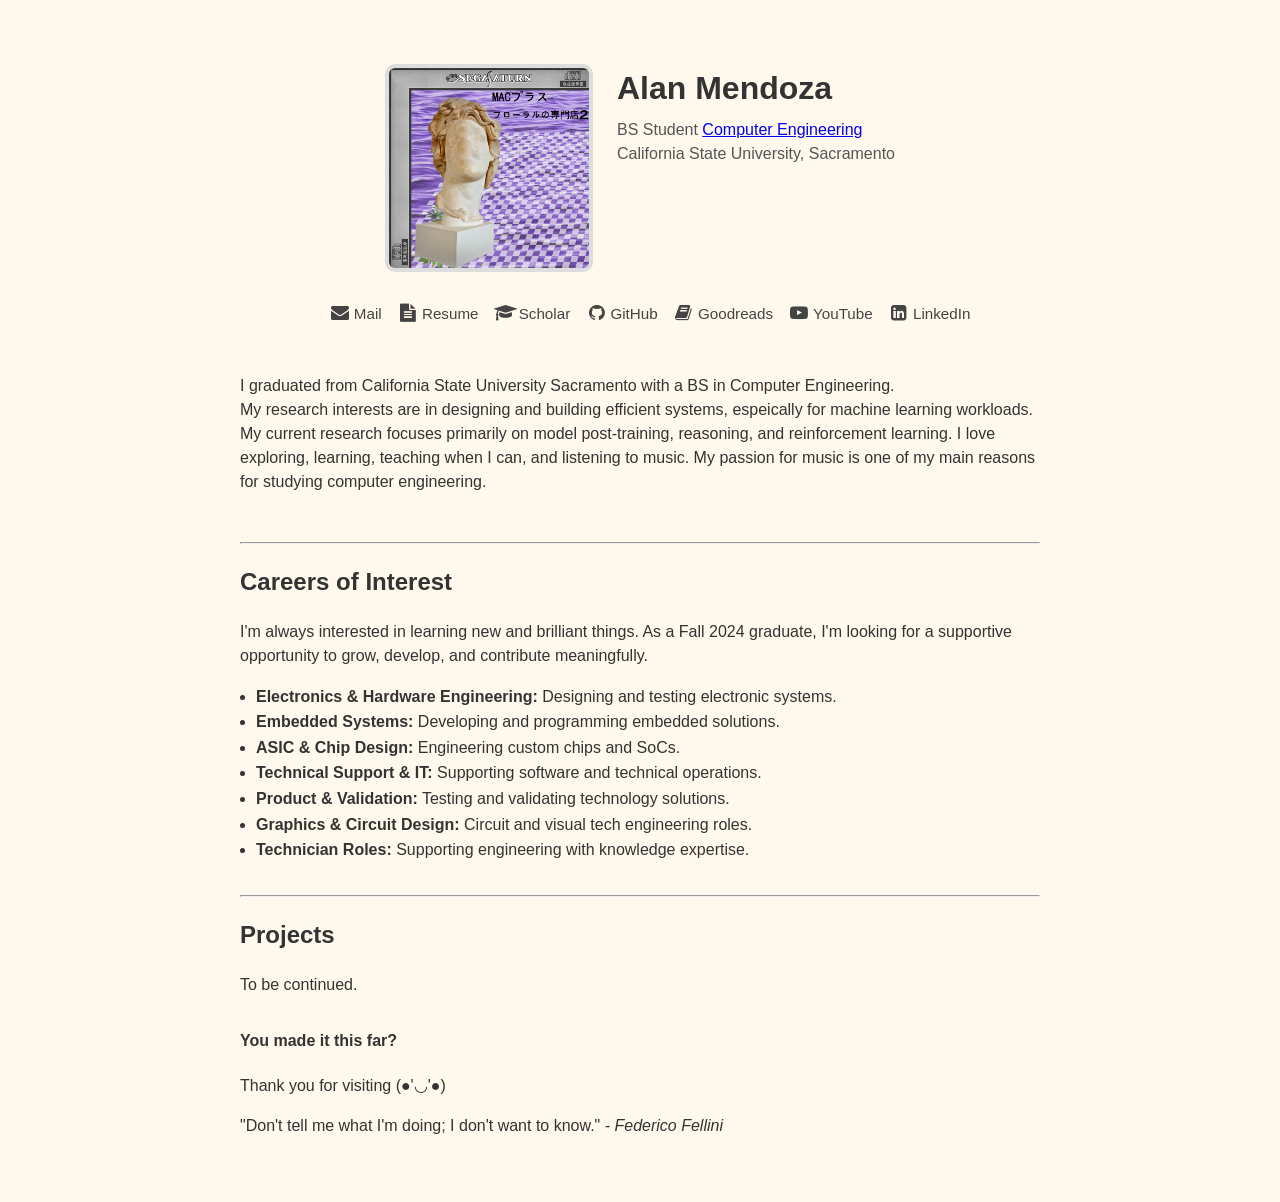
==== main.html @ 1f675839 "New Simple Site" ====
<!DOCTYPE HTML>
<html>
	<head>
		<title>Alan4M</title>
		<meta charset="utf-8" />
		<meta name="viewport" content="width=device-width, initial-scale=1" />
		<link rel="stylesheet" href="assets/css/main.css" />
		<link rel="stylesheet" href="https://cdnjs.cloudflare.com/ajax/libs/font-awesome/4.7.0/css/font-awesome.min.css">
	</head>
	<body class="no-sidebar is-preload">
		<div id="page-wrapper">
		<!-- header -->
			<div class="header">
				<div id="header-img">
					<img src="images/floralA.jpeg" width="200px" height="200px" alt="Alan4M">
				</div>
				<!-- Name, Education -->
				<div id="headerName">
					<h1>Alan Mendoza</h1>
					<h5>BS Student <a href="https://www.csus.edu/college/engineering-computer-science/computer-engineering/" target="_blank">Computer Engineering</a></h5>
					<h5>California State University, Sacramento</h5>
				</div>
				<div id="SocialContact">
					<a href="mailto:amfl.mendoza@gmail.com"><i class="fa fa-envelope"></i> Mail</a>
					<a href="/resume.pdf" target="_blank"><i class="fa fa-file-text"></i> Resume</a>
					<a href="https://scholar.google.com" target="_blank"><i class="fa fa-graduation-cap"></i> Scholar</a>
					<a href="https://github.com/ProTamLan" target="_blank"><i class="fa fa-github"></i> GitHub</a>
					<a href="https://goodreads.com" target="_blank"><i class="fa fa-book"></i> Goodreads</a>
					<a href="https://youtube.com" target="_blank"><i class="fa fa-youtube-play"></i> YouTube</a>
					<a href="https://linkedin.com/in/alan02" target="_blank"><i class="fa fa-linkedin-square"></i> LinkedIn</a>
				</div>
			</div>

			<!-- Main -->
			<div class="wrapper style1">
				<div class="container">
					<article id="main" class="special">
						<header>
							<p>
								I graduated from California State University Sacramento with a BS in Computer Engineering. 
								<br> My research interests are in designing and building efficient systems, espeically for machine learning workloads. My 
								current research focuses primarily on model post-training, reasoning, and reinforcement learning.
								I love exploring, learning, teaching when I can, and listening to music.
								My passion for music is one of my main reasons for studying computer engineering.
							</p>
						</header>
						<br>
						<hr/>
						<section class="careers">
							<h2>Careers of Interest</h2>
							<p>
								I'm always interested in learning new and brilliant things. As a Fall 2024 graduate,
								I'm looking for a supportive opportunity to grow, develop, and contribute meaningfully.
							</p>
							<ul class="career-list">
								<li><strong>Electronics & Hardware Engineering:</strong> Designing and testing electronic systems.</li>
								<li><strong>Embedded Systems:</strong> Developing and programming embedded solutions.</li>
								<li><strong>ASIC & Chip Design:</strong> Engineering custom chips and SoCs.</li>
								<li><strong>Technical Support & IT:</strong> Supporting software and technical operations.</li>
								<li><strong>Product & Validation:</strong> Testing and validating technology solutions.</li>
								<li><strong>Graphics & Circuit Design:</strong> Circuit and visual tech engineering roles.</li>
								<li><strong>Technician Roles:</strong> Supporting engineering with knowledge expertise.</li>
							</ul>
						</section>
						<hr/>
						<section class="projects">
							<h2>Projects</h2>
							<p>To be continued.</p>
						</section>
					</article>
				</div>
			</div>
			<!-- Footer -->
			<div id="footer">
				<section class="contact">
					<header>
						<h4>You made it this far?</h4>
					</header>
					<p>Thank you for visiting (●'◡'●)</p>
					<p>
						"Don't tell me what I'm doing; I don't want to know." 
						<i>- Federico Fellini</i>
					</p>
				</section>
			</div>
		</div>
		<!-- Scripts -->
		<script src="assets/js/jquery.min.js"></script>
		<script src="assets/js/jquery.dropotron.min.js"></script>
		<script src="assets/js/jquery.scrolly.min.js"></script>
		<script src="assets/js/jquery.scrollex.min.js"></script>
		<script src="assets/js/browser.min.js"></script>
		<script src="assets/js/breakpoints.min.js"></script>
		<script src="assets/js/util.js"></script>
		<script src="assets/js/main.js"></script>
	</body>
</html>
---- assets/css/main.css ----
body {
    font-family: -apple-system, BlinkMacSystemFont, 'Segoe UI', Roboto, Oxygen, Ubuntu, Cantarell, sans-serif;
    line-height: 1.5;
    max-width: 800px;
    margin: 0 auto;
    padding: 2rem;
    color: #333;
    background-color: #fff8ec;
}
.header {
    display: flex;
    flex-wrap: wrap;
    justify-content: center;
    padding: 2rem 1rem;
    gap: 1.5rem;
}

#header-img img {
    border-radius: 10px;
    max-width: 200px;
    height: 200px;
    border: 4px solid #ddd;
}

/* Header name and subtitle */
#headerName h1 {
    font-size: 2em;
    margin: 0 0 0.2em;
}

#headerName h5 {
    margin: 0;
    font-weight: normal;
    font-size: 1em;
    color: #555;
}

#SocialContact {
    display: flex;
    flex-wrap: wrap;
    gap: 0.3rem 1rem; /*spacing */
    margin-left: 20px;
    align-items: center;
    font-size: 0.95em;
    /* gap: 0.3rem;
    margin-left: 20px; Adjust this value to match alignment with #headerName */
}

#SocialContact a {
    text-decoration: none;
    color: #444;
    transition: color 0.2s ease-in-out;
}
#SocialContact i {
    width: 20px;
    height: 20px;
    font-size: 18px;
    text-align: center;
    line-height: 20px;
}

#SocialContact a:hover {
    color: #2d6cdf;
}

.image.featured img {
    border-radius: 10px;
    width: 100%;
    height: auto;
    margin-top: 1em;
}

/* Footer Icons */
.contact .icons li {
    display: inline-block;
    margin: 0 0.5em;
}

.contact .icons a {
    font-size: 1.5em;
    color: #333;
    transition: color 0.3s;
}

.contact .icons a:hover {
    color: #0077cc;
}
section {
  margin-bottom: 2rem;
}
.career-list {
    list-style-type: disc;
    padding-left: 1rem;
    line-height: 1.6;
  }
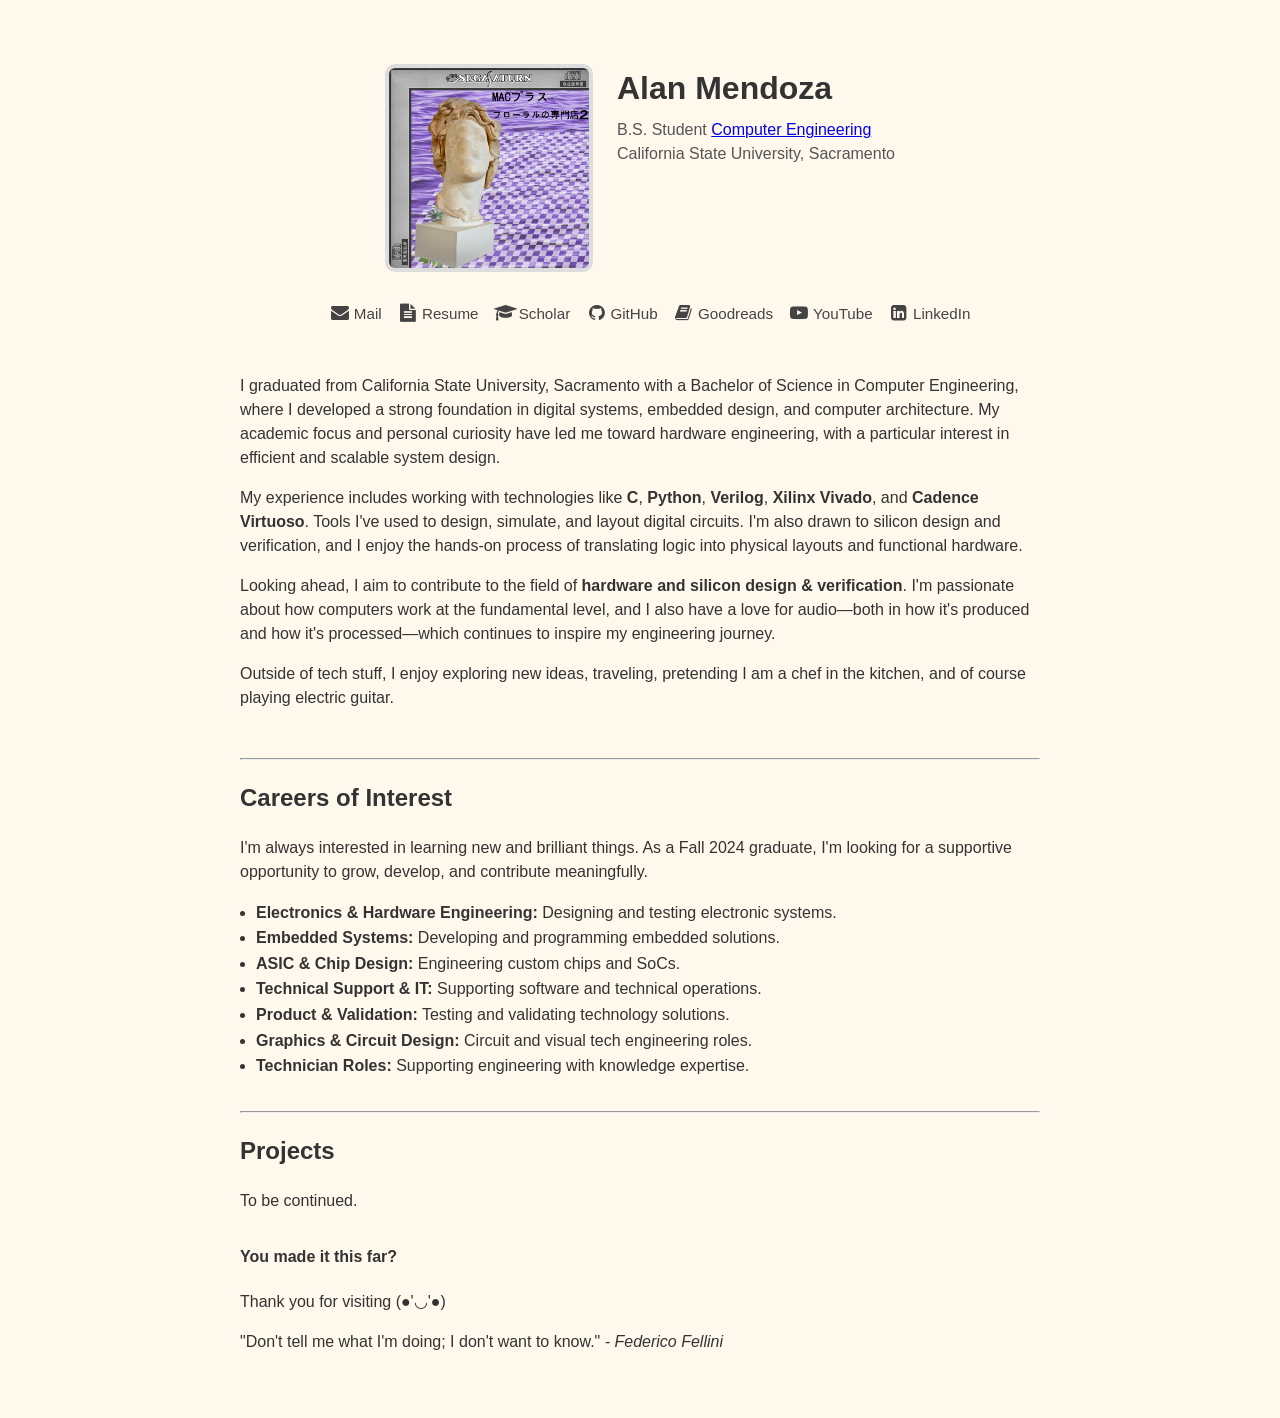
==== commit a16511e9: ""Updated main"" ====
--- a/main.html
+++ b/main.html
@@ -17,12 +17,12 @@
 				<!-- Name, Education -->
 				<div id="headerName">
 					<h1>Alan Mendoza</h1>
-					<h5>BS Student <a href="https://www.csus.edu/college/engineering-computer-science/computer-engineering/" target="_blank">Computer Engineering</a></h5>
+					<h5>B.S. Student <a href="https://www.csus.edu/college/engineering-computer-science/computer-engineering/" target="_blank">Computer Engineering</a></h5>
 					<h5>California State University, Sacramento</h5>
 				</div>
 				<div id="SocialContact">
 					<a href="mailto:amfl.mendoza@gmail.com"><i class="fa fa-envelope"></i> Mail</a>
-					<a href="/resume.pdf" target="_blank"><i class="fa fa-file-text"></i> Resume</a>
+					<a href="/.pdf" target="_blank"><i class="fa fa-file-text"></i> Resume</a>
 					<a href="https://scholar.google.com" target="_blank"><i class="fa fa-graduation-cap"></i> Scholar</a>
 					<a href="https://github.com/ProTamLan" target="_blank"><i class="fa fa-github"></i> GitHub</a>
 					<a href="https://goodreads.com" target="_blank"><i class="fa fa-book"></i> Goodreads</a>
@@ -37,11 +37,23 @@
 					<article id="main" class="special">
 						<header>
 							<p>
-								I graduated from California State University Sacramento with a BS in Computer Engineering. 
-								<br> My research interests are in designing and building efficient systems, espeically for machine learning workloads. My 
-								current research focuses primarily on model post-training, reasoning, and reinforcement learning.
-								I love exploring, learning, teaching when I can, and listening to music.
-								My passion for music is one of my main reasons for studying computer engineering.
+								I graduated from California State University, Sacramento with a Bachelor of Science in Computer Engineering, 
+								where I developed a strong foundation in digital systems, embedded design, and computer architecture. 
+								My academic focus and personal curiosity have led me toward hardware engineering, with a particular interest in efficient 
+								and scalable system design.
+								</p>
+								<p>
+								My experience includes working with technologies like <strong>C</strong>, <strong>Python</strong>, <strong>Verilog</strong>, <strong>Xilinx Vivado</strong>,
+								and <strong>Cadence Virtuoso</strong>. Tools I've used to design, simulate, and layout digital circuits. 
+								I'm also drawn to silicon design and verification, and I enjoy the hands-on process of translating logic into physical layouts and functional hardware.
+								</p>
+								<p>
+								Looking ahead, I aim to contribute to the field of <strong>hardware and silicon design & verification</strong>.
+								I'm passionate about how computers work at the fundamental level, and I also have a love for audio—both 
+								in how it's produced and how it's processed—which continues to inspire my engineering journey.
+								</p>
+								<p>
+								Outside of tech stuff, I enjoy exploring new ideas, traveling, pretending I am a chef in the kitchen, and of course playing electric guitar.
 							</p>
 						</header>
 						<br>
